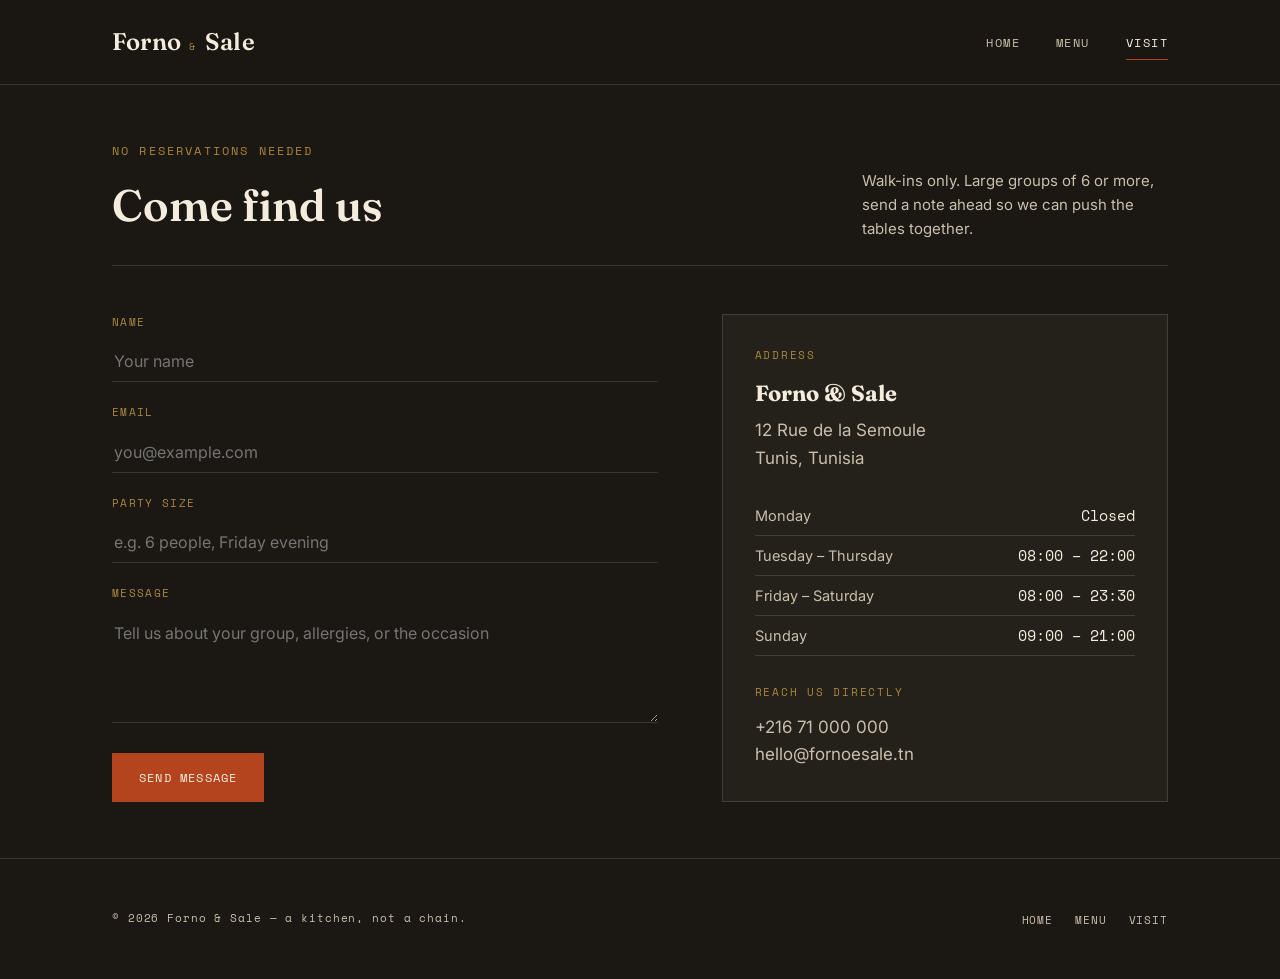
==== contact.html @ 8fa6b56a "Add files via upload" ====
<!DOCTYPE html>
<html lang="en">
<head>
<meta charset="UTF-8">
<meta name="viewport" content="width=device-width, initial-scale=1.0">
<title>Visit — Forno &amp; Sale</title>
<link rel="preconnect" href="https://fonts.googleapis.com">
<link href="https://fonts.googleapis.com/css2?family=Fraunces:ital,wght@0,500;0,600;1,500&family=Inter:wght@400;500&family=Space+Mono&display=swap" rel="stylesheet">
<link rel="stylesheet" href="style.css">
</head>
<body>

<header class="site-header">
  <div class="wrap">
    <a href="index.html" class="brand">Forno <small>&amp;</small> Sale</a>
    <nav class="main-nav" aria-label="Primary">
      <ul>
        <li><a href="index.html">Home</a></li>
        <li><a href="menu.html">Menu</a></li>
        <li><a href="contact.html" aria-current="page">Visit</a></li>
      </ul>
    </nav>
  </div>
</header>

<main>
  <section class="tight">
    <div class="wrap">
      <div class="section-head">
        <div>
          <p class="eyebrow">No reservations needed</p>
          <h2>Come find us</h2>
        </div>
        <p>Walk-ins only. Large groups of 6 or more, send a note ahead so we can push the tables together.</p>
      </div>

      <div class="contact-layout">
        <div>
          <form action="#" method="post">
            <div class="field">
              <label for="name">Name</label>
              <input type="text" id="name" name="name" placeholder="Your name" required>
            </div>
            <div class="field">
              <label for="email">Email</label>
              <input type="email" id="email" name="email" placeholder="you@example.com" required>
            </div>
            <div class="field">
              <label for="party">Party size</label>
              <input type="text" id="party" name="party" placeholder="e.g. 6 people, Friday evening">
            </div>
            <div class="field">
              <label for="message">Message</label>
              <textarea id="message" name="message" placeholder="Tell us about your group, allergies, or the occasion"></textarea>
            </div>
            <button type="submit" class="btn primary">Send message</button>
          </form>
        </div>

        <div class="map-block">
          <p class="label">Address</p>
          <h3>Forno &amp; Sale</h3>
          <address>
            12 Rue de la Semoule<br>
            Tunis, Tunisia
          </address>

          <table class="hours-table">
            <tr><td>Monday</td><td>Closed</td></tr>
            <tr><td>Tuesday – Thursday</td><td>08:00 – 22:00</td></tr>
            <tr><td>Friday – Saturday</td><td>08:00 – 23:30</td></tr>
            <tr><td>Sunday</td><td>09:00 – 21:00</td></tr>
          </table>

          <p class="label" style="margin-top:28px;">Reach us directly</p>
          <p style="color:var(--cream-dim); margin:0;">
            +216 71 000 000<br>
            hello@fornoesale.tn
          </p>
        </div>
      </div>
    </div>
  </section>
</main>

<footer>
  <div class="wrap">
    <p class="foot-note">© 2026 Forno &amp; Sale — a kitchen, not a chain.</p>
    <ul class="foot-links">
      <li><a href="index.html">Home</a></li>
      <li><a href="menu.html">Menu</a></li>
      <li><a href="contact.html">Visit</a></li>
    </ul>
  </div>
</footer>

</body>
</html>
---- style.css ----
/* ============================================
   FORNO & SALE — a neighborhood kitchen
   Palette: charred oak, flour cream, dried-chili rust, brass
   Type: Fraunces (display) / Inter (body) / Space Mono (labels, prices)
============================================ */

:root {
  --char:      #1B1712;   /* charred oak — base background */
  --char-2:    #24201A;   /* slightly lifted panel */
  --cream:     #F4ECDD;   /* flour cream — primary text/light surfaces */
  --cream-dim: #C9BFAC;   /* muted cream for secondary text */
  --rust:      #B4441E;   /* dried chili — the one loud accent */
  --rust-dim:  #7A3216;
  --brass:     #A9863F;   /* brass — quiet secondary accent */
  --olive:     #55603F;   /* deep olive — used sparingly for dividers */
  --line:      rgba(244,236,221,0.14);

  --display: "Fraunces", Georgia, serif;
  --body: "Inter", -apple-system, BlinkMacSystemFont, sans-serif;
  --mono: "Space Mono", "Courier New", monospace;
}

* { box-sizing: border-box; }

html { scroll-behavior: smooth; }

body {
  margin: 0;
  background: var(--char);
  color: var(--cream);
  font-family: var(--body);
  font-size: 17px;
  line-height: 1.6;
  -webkit-font-smoothing: antialiased;
}

@media (prefers-reduced-motion: reduce) {
  * { animation: none !important; transition: none !important; }
  html { scroll-behavior: auto; }
}

a { color: inherit; }

img { max-width: 100%; display: block; }

.wrap {
  max-width: 1120px;
  margin: 0 auto;
  padding: 0 32px;
}

/* ---------- Header / nav ---------- */

.site-header {
  position: sticky;
  top: 0;
  z-index: 20;
  background: rgba(27,23,18,0.92);
  backdrop-filter: blur(6px);
  border-bottom: 1px solid var(--line);
}

.site-header .wrap {
  display: flex;
  align-items: center;
  justify-content: space-between;
  height: 84px;
}

.brand {
  font-family: var(--display);
  font-size: 24px;
  font-weight: 600;
  letter-spacing: 0.01em;
  text-decoration: none;
  color: var(--cream);
  display: flex;
  align-items: baseline;
  gap: 8px;
}

.brand small {
  font-family: var(--mono);
  font-size: 10px;
  letter-spacing: 0.18em;
  text-transform: uppercase;
  color: var(--brass);
  font-weight: 400;
}

nav.main-nav ul {
  list-style: none;
  display: flex;
  gap: 36px;
  margin: 0;
  padding: 0;
}

nav.main-nav a {
  text-decoration: none;
  font-family: var(--mono);
  font-size: 12px;
  letter-spacing: 0.12em;
  text-transform: uppercase;
  color: var(--cream-dim);
  padding: 8px 0;
  border-bottom: 1px solid transparent;
  transition: color 0.2s ease, border-color 0.2s ease;
}

nav.main-nav a:hover,
nav.main-nav a[aria-current="page"] {
  color: var(--cream);
  border-bottom-color: var(--rust);
}

/* mobile nav toggle */
.nav-toggle { display: none; }

@media (max-width: 720px) {
  .site-header .wrap { height: 68px; }
  .brand { font-size: 20px; }
  nav.main-nav ul { gap: 22px; }
  nav.main-nav a { font-size: 11px; }
}

/* ---------- Hero ---------- */

.hero {
  position: relative;
  padding: 96px 0 64px;
  overflow: hidden;
}

.hero-eyebrow {
  font-family: var(--mono);
  font-size: 12px;
  letter-spacing: 0.22em;
  text-transform: uppercase;
  color: var(--brass);
  margin: 0 0 18px;
}

.hero h1 {
  font-family: var(--display);
  font-size: clamp(48px, 8vw, 96px);
  line-height: 0.98;
  font-weight: 600;
  margin: 0 0 28px;
  max-width: 14ch;
}

.hero h1 em {
  font-style: italic;
  color: var(--rust);
}

.hero p.lede {
  max-width: 46ch;
  font-size: 19px;
  color: var(--cream-dim);
  margin: 0 0 36px;
}

.hero-actions {
  display: flex;
  gap: 16px;
  flex-wrap: wrap;
}

.btn {
  display: inline-flex;
  align-items: center;
  gap: 10px;
  font-family: var(--mono);
  font-size: 12px;
  letter-spacing: 0.1em;
  text-transform: uppercase;
  text-decoration: none;
  padding: 15px 26px;
  border: 1px solid var(--cream);
  color: var(--cream);
  transition: background 0.2s ease, color 0.2s ease, border-color 0.2s ease;
}

.btn:hover { background: var(--cream); color: var(--char); }

.btn.primary {
  background: var(--rust);
  border-color: var(--rust);
  color: var(--cream);
}

.btn.primary:hover {
  background: transparent;
  color: var(--rust);
}

/* the "stamp" signature element: a rotated ticket-like tag */
.stamp {
  position: absolute;
  top: 88px;
  right: 32px;
  width: 168px;
  height: 168px;
  border: 1px solid var(--brass);
  border-radius: 50%;
  transform: rotate(-8deg);
  display: flex;
  align-items: center;
  justify-content: center;
  text-align: center;
  font-family: var(--mono);
  font-size: 11px;
  letter-spacing: 0.14em;
  text-transform: uppercase;
  color: var(--brass);
  padding: 14px;
}

@media (max-width: 900px) {
  .stamp { display: none; }
}

/* ---------- Section scaffolding ---------- */

section { padding: 88px 0; }
section.tight { padding: 56px 0; }

.section-head {
  display: flex;
  align-items: flex-end;
  justify-content: space-between;
  gap: 24px;
  margin-bottom: 48px;
  border-bottom: 1px solid var(--line);
  padding-bottom: 24px;
}

.section-head .eyebrow {
  font-family: var(--mono);
  font-size: 12px;
  letter-spacing: 0.18em;
  text-transform: uppercase;
  color: var(--brass);
  margin: 0 0 10px;
}

.section-head h2 {
  font-family: var(--display);
  font-size: clamp(30px, 4vw, 44px);
  margin: 0;
  font-weight: 600;
}

.section-head p {
  max-width: 34ch;
  color: var(--cream-dim);
  margin: 0;
  font-size: 15px;
}

/* ---------- Cards / grid (index highlights) ---------- */

.grid-3 {
  display: grid;
  grid-template-columns: repeat(3, 1fr);
  gap: 1px;
  background: var(--line);
  border: 1px solid var(--line);
}

@media (max-width: 820px) {
  .grid-3 { grid-template-columns: 1fr; }
}

.card {
  background: var(--char);
  padding: 40px 32px;
}

.card .num {
  font-family: var(--mono);
  font-size: 12px;
  color: var(--rust);
  margin-bottom: 18px;
  letter-spacing: 0.1em;
}

.card h3 {
  font-family: var(--display);
  font-size: 24px;
  margin: 0 0 12px;
  font-weight: 600;
}

.card p {
  color: var(--cream-dim);
  font-size: 15px;
  margin: 0;
}

/* ---------- Hours / info strip ---------- */

.info-strip {
  background: var(--char-2);
  border-top: 1px solid var(--line);
  border-bottom: 1px solid var(--line);
}

.info-strip .wrap {
  display: grid;
  grid-template-columns: repeat(3, 1fr);
  gap: 32px;
  padding: 48px 32px;
}

@media (max-width: 720px) {
  .info-strip .wrap { grid-template-columns: 1fr; }
}

.info-block .label {
  font-family: var(--mono);
  font-size: 11px;
  letter-spacing: 0.16em;
  text-transform: uppercase;
  color: var(--brass);
  margin: 0 0 10px;
}

.info-block p { margin: 0; color: var(--cream-dim); font-size: 15px; }
.info-block p strong { color: var(--cream); font-weight: 600; }

/* ---------- Menu page ---------- */

.menu-nav {
  display: flex;
  gap: 10px;
  flex-wrap: wrap;
  margin-bottom: 56px;
}

.menu-nav a {
  font-family: var(--mono);
  font-size: 11px;
  letter-spacing: 0.1em;
  text-transform: uppercase;
  text-decoration: none;
  color: var(--cream-dim);
  border: 1px solid var(--line);
  padding: 10px 16px;
  transition: border-color 0.2s ease, color 0.2s ease;
}

.menu-nav a:hover { color: var(--cream); border-color: var(--brass); }

.menu-group { margin-bottom: 72px; }

.menu-group-title {
  font-family: var(--mono);
  font-size: 12px;
  letter-spacing: 0.2em;
  text-transform: uppercase;
  color: var(--rust);
  margin: 0 0 28px;
  display: flex;
  align-items: center;
  gap: 16px;
}

.menu-group-title::after {
  content: "";
  flex: 1;
  height: 1px;
  background: var(--line);
}

.menu-item {
  display: grid;
  grid-template-columns: 1fr auto;
  gap: 8px 24px;
  padding: 22px 0;
  border-bottom: 1px solid var(--line);
}

.menu-item:first-child { padding-top: 0; }

.menu-item-name {
  font-family: var(--display);
  font-size: 21px;
  font-weight: 600;
  margin: 0;
}

.menu-item-price {
  font-family: var(--mono);
  font-size: 16px;
  color: var(--brass);
  align-self: start;
}

.menu-item-desc {
  grid-column: 1 / 2;
  margin: 0;
  color: var(--cream-dim);
  font-size: 14.5px;
  max-width: 56ch;
}

.menu-item-tags {
  grid-column: 1 / 2;
  display: flex;
  gap: 8px;
  margin-top: 4px;
}

.tag {
  font-family: var(--mono);
  font-size: 10px;
  letter-spacing: 0.08em;
  text-transform: uppercase;
  color: var(--olive);
  border: 1px solid var(--olive);
  padding: 2px 8px;
}

/* ---------- Contact page ---------- */

.contact-layout {
  display: grid;
  grid-template-columns: 1.1fr 0.9fr;
  gap: 64px;
}

@media (max-width: 820px) {
  .contact-layout { grid-template-columns: 1fr; }
}

.field {
  margin-bottom: 22px;
}

.field label {
  display: block;
  font-family: var(--mono);
  font-size: 11px;
  letter-spacing: 0.12em;
  text-transform: uppercase;
  color: var(--brass);
  margin-bottom: 10px;
}

.field input,
.field textarea {
  width: 100%;
  background: transparent;
  border: none;
  border-bottom: 1px solid var(--line);
  color: var(--cream);
  font-family: var(--body);
  font-size: 16px;
  padding: 10px 2px;
  outline: none;
  transition: border-color 0.2s ease;
}

.field input:focus,
.field textarea:focus {
  border-bottom-color: var(--rust);
}

.field textarea { resize: vertical; min-height: 110px; }

.map-block {
  border: 1px solid var(--line);
  padding: 32px;
  background: var(--char-2);
}

.map-block .label {
  font-family: var(--mono);
  font-size: 11px;
  letter-spacing: 0.16em;
  text-transform: uppercase;
  color: var(--brass);
  margin: 0 0 12px;
}

.map-block h3 {
  font-family: var(--display);
  font-size: 22px;
  margin: 0 0 6px;
}

.map-block address {
  font-style: normal;
  color: var(--cream-dim);
  margin-bottom: 24px;
}

.hours-table {
  width: 100%;
  border-collapse: collapse;
  font-size: 14.5px;
}

.hours-table td {
  padding: 8px 0;
  border-bottom: 1px solid var(--line);
  color: var(--cream-dim);
}

.hours-table td:last-child {
  text-align: right;
  font-family: var(--mono);
  color: var(--cream);
}

/* ---------- Footer ---------- */

footer {
  border-top: 1px solid var(--line);
  padding: 40px 0;
}

footer .wrap {
  display: flex;
  align-items: center;
  justify-content: space-between;
  flex-wrap: wrap;
  gap: 16px;
}

footer .foot-note {
  font-family: var(--mono);
  font-size: 11px;
  letter-spacing: 0.08em;
  color: var(--cream-dim);
}

footer .foot-links {
  display: flex;
  gap: 22px;
  list-style: none;
  margin: 0;
  padding: 0;
}

footer .foot-links a {
  font-family: var(--mono);
  font-size: 11px;
  letter-spacing: 0.08em;
  text-transform: uppercase;
  text-decoration: none;
  color: var(--cream-dim);
}

footer .foot-links a:hover { color: var(--rust); }

/* focus visibility for accessibility */
a:focus-visible, button:focus-visible, input:focus-visible, textarea:focus-visible {
  outline: 2px solid var(--rust);
  outline-offset: 3px;
}
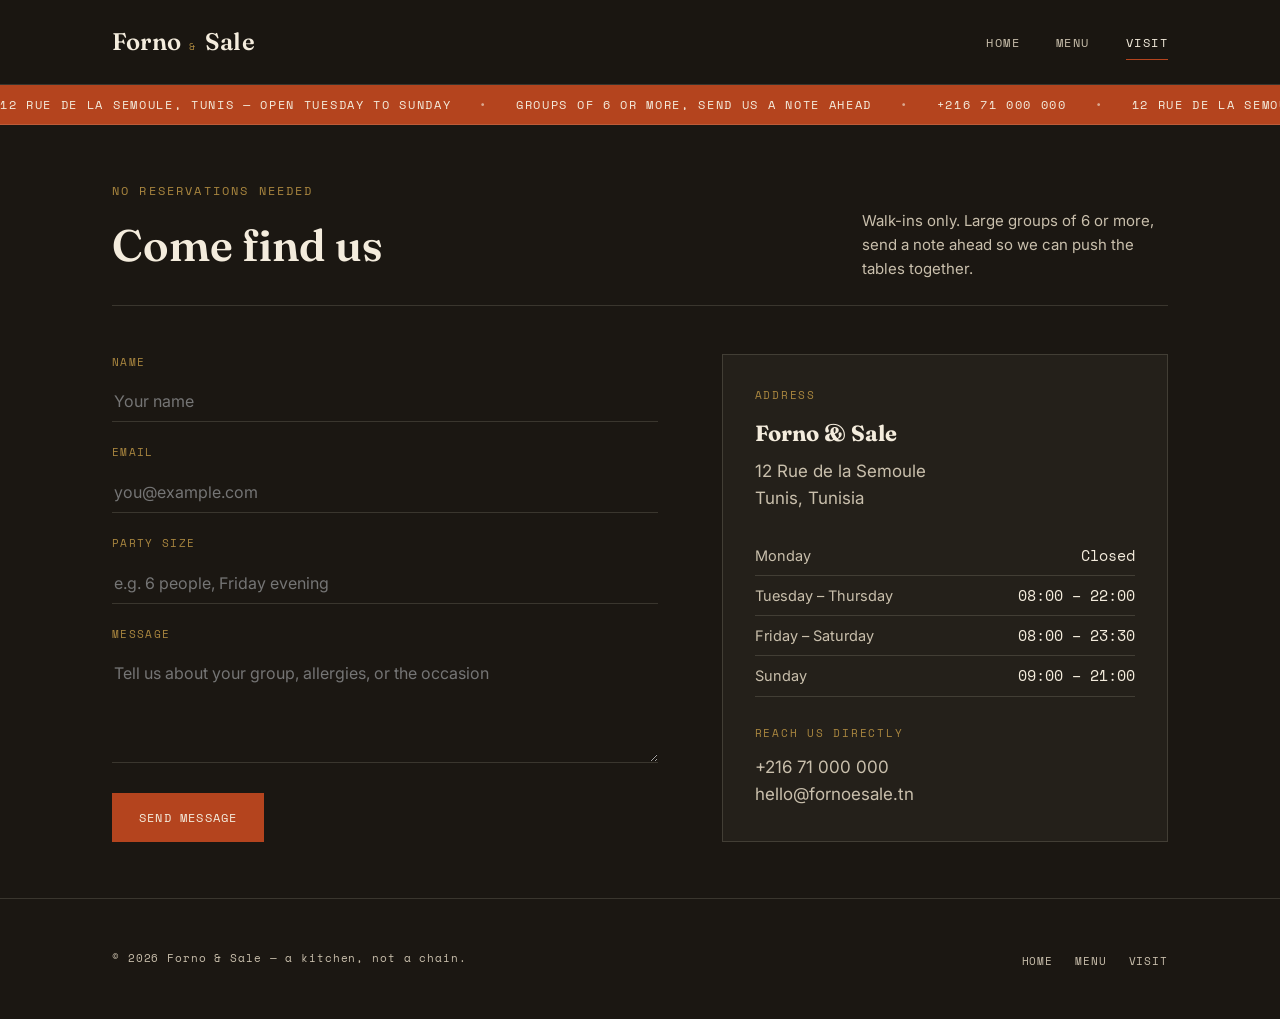
==== commit 2d6264df: "Add files via upload add baniere de texte qui defille" ====
--- a/contact.html
+++ b/contact.html
@@ -22,6 +22,17 @@
     </nav>
   </div>
 </header>
+
+<div class="ticker" role="marquee" aria-label="Announcements">
+  <div class="ticker-track">
+    <span>12 Rue de la Semoule, Tunis — open Tuesday to Sunday</span>
+    <span>Groups of 6 or more, send us a note ahead</span>
+    <span>+216 71 000 000</span>
+    <span>12 Rue de la Semoule, Tunis — open Tuesday to Sunday</span>
+    <span>Groups of 6 or more, send us a note ahead</span>
+    <span>+216 71 000 000</span>
+  </div>
+</div>
 
 <main>
   <section class="tight">
--- a/style.css
+++ b/style.css
@@ -124,6 +124,49 @@
   nav.main-nav a { font-size: 11px; }
 }
 
+/* ---------- Scrolling ticker ---------- */
+
+.ticker {
+  background: var(--rust);
+  border-bottom: 1px solid var(--line);
+  overflow: hidden;
+  white-space: nowrap;
+}
+
+.ticker-track {
+  display: inline-flex;
+  width: max-content;
+  animation: ticker-scroll 28s linear infinite;
+  will-change: transform;
+}
+
+.ticker-track span {
+  display: inline-flex;
+  align-items: center;
+  font-family: var(--mono);
+  font-size: 12px;
+  letter-spacing: 0.14em;
+  text-transform: uppercase;
+  color: var(--cream);
+  padding: 10px 0;
+}
+
+.ticker-track span::after {
+  content: "•";
+  margin: 0 28px;
+  color: var(--cream);
+  opacity: 0.6;
+}
+
+@keyframes ticker-scroll {
+  from { transform: translateX(0); }
+  to { transform: translateX(-50%); }
+}
+
+@media (prefers-reduced-motion: reduce) {
+  .ticker-track { animation: none; }
+}
+
 /* ---------- Hero ---------- */
 
 .hero {
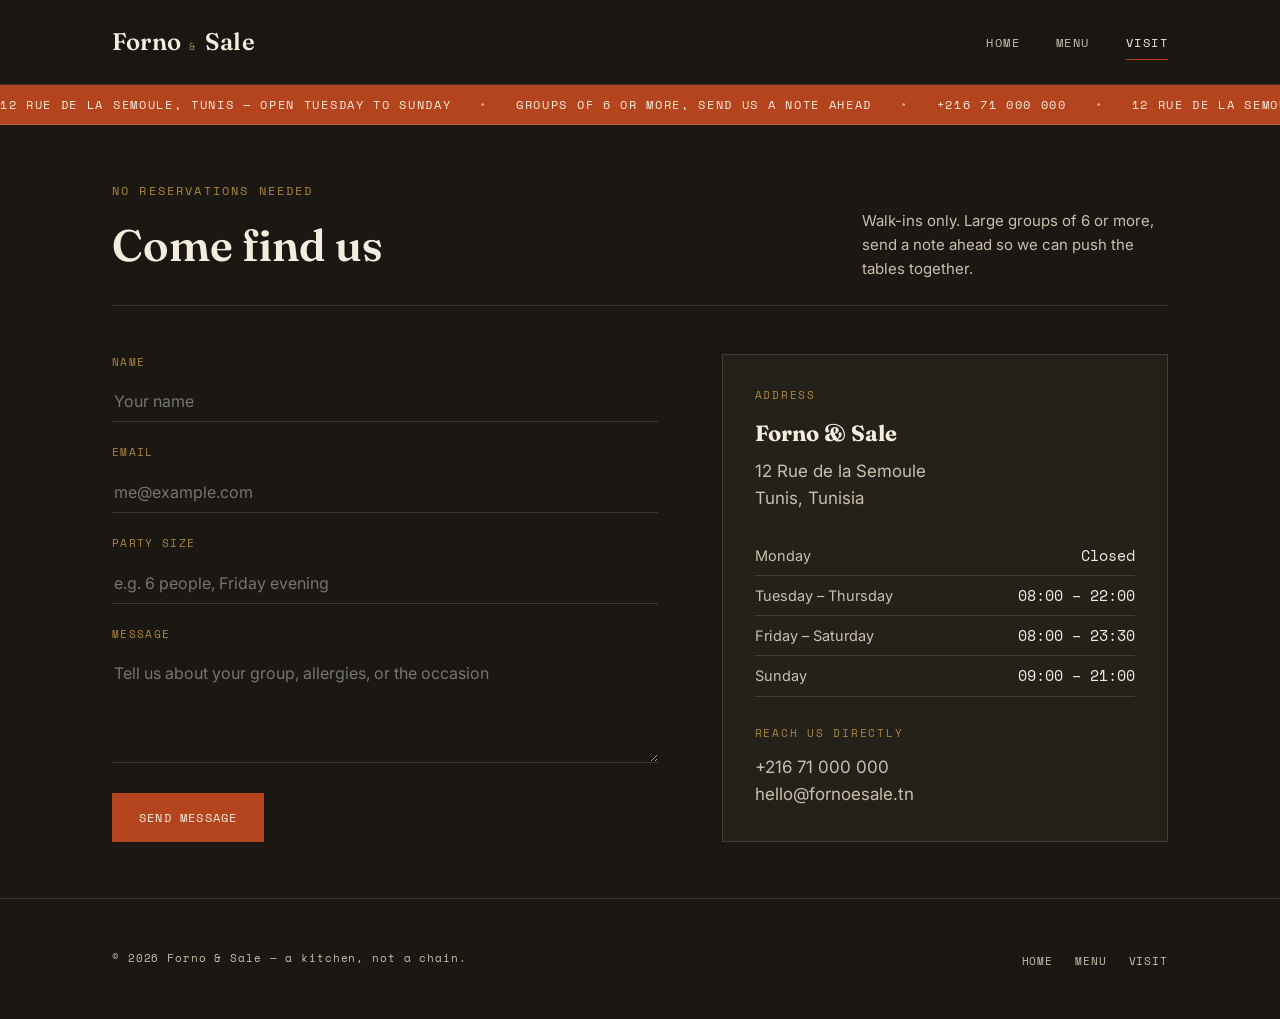
==== commit 7d3ea9a9: "Update contact.html" ====
--- a/contact.html
+++ b/contact.html
@@ -54,7 +54,7 @@
             </div>
             <div class="field">
               <label for="email">Email</label>
-              <input type="email" id="email" name="email" placeholder="you@example.com" required>
+              <input type="email" id="email" name="email" placeholder="me@example.com" required>
             </div>
             <div class="field">
               <label for="party">Party size</label>
